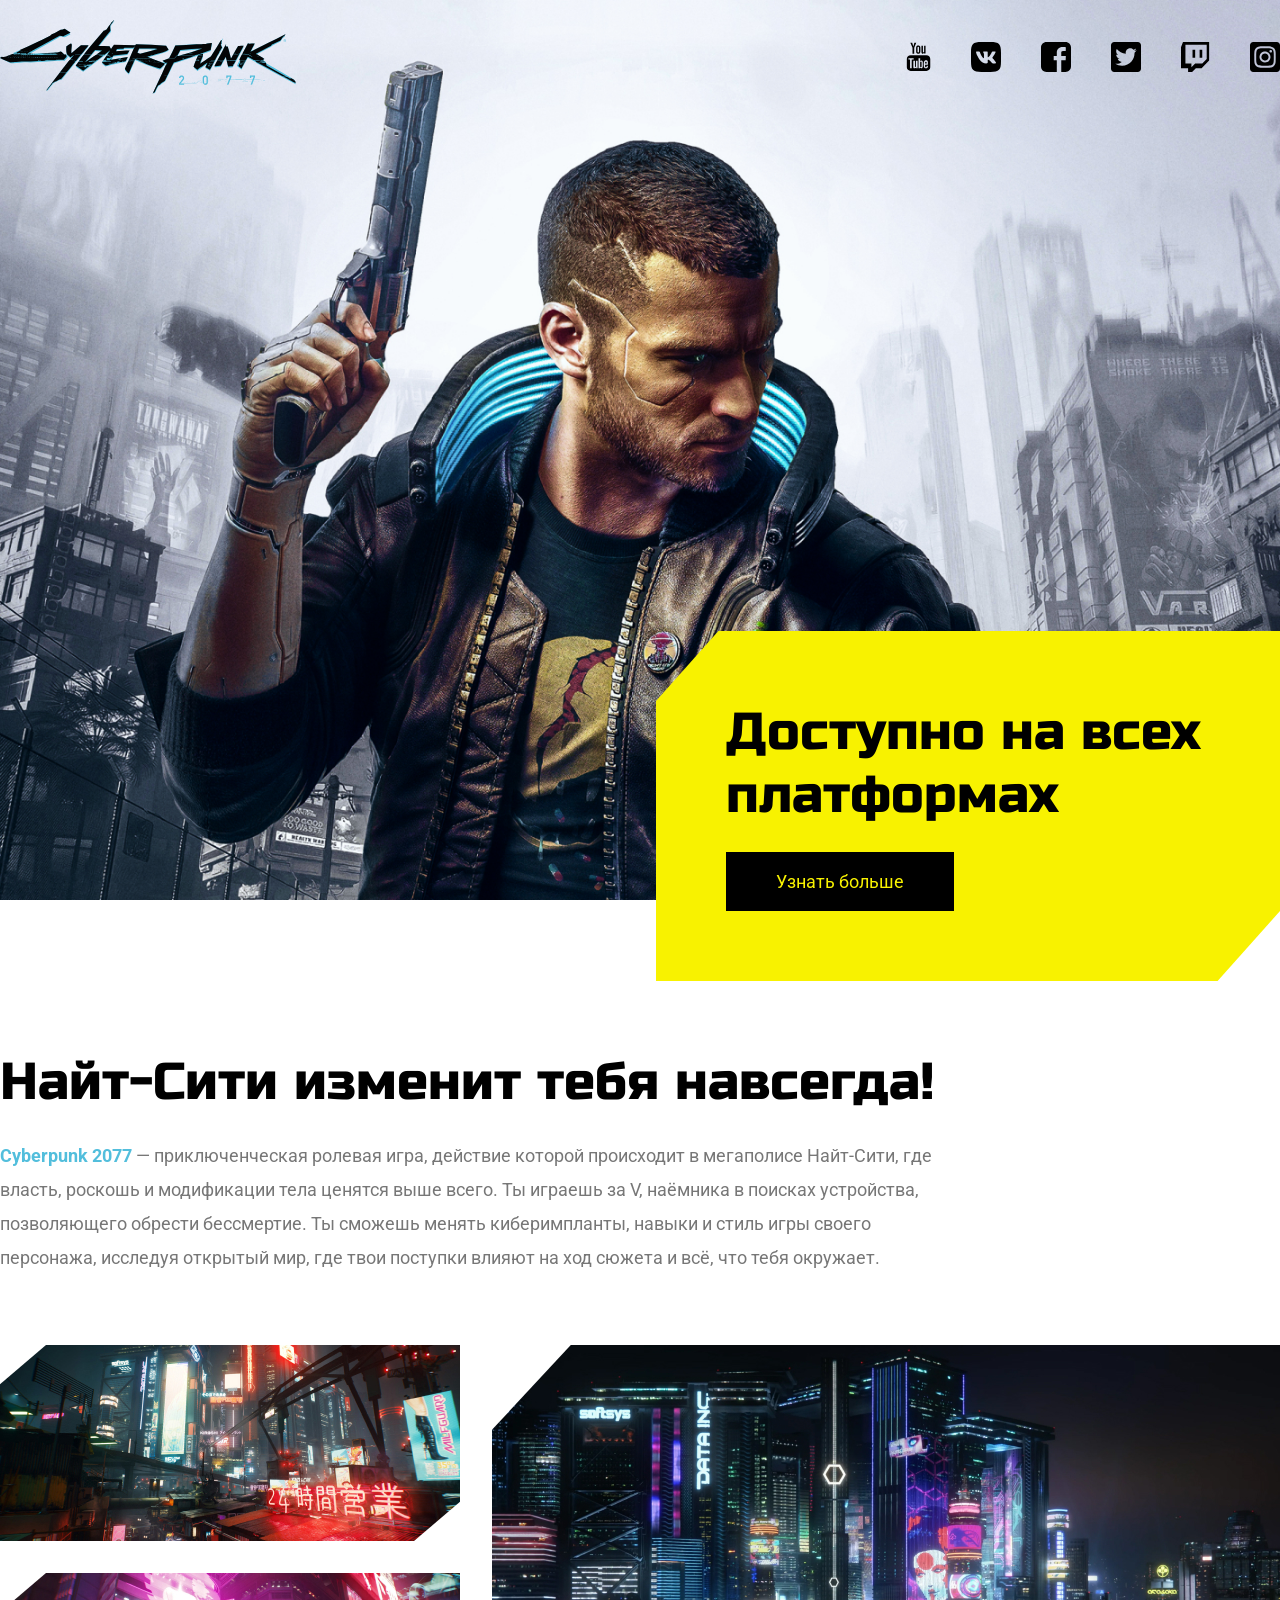
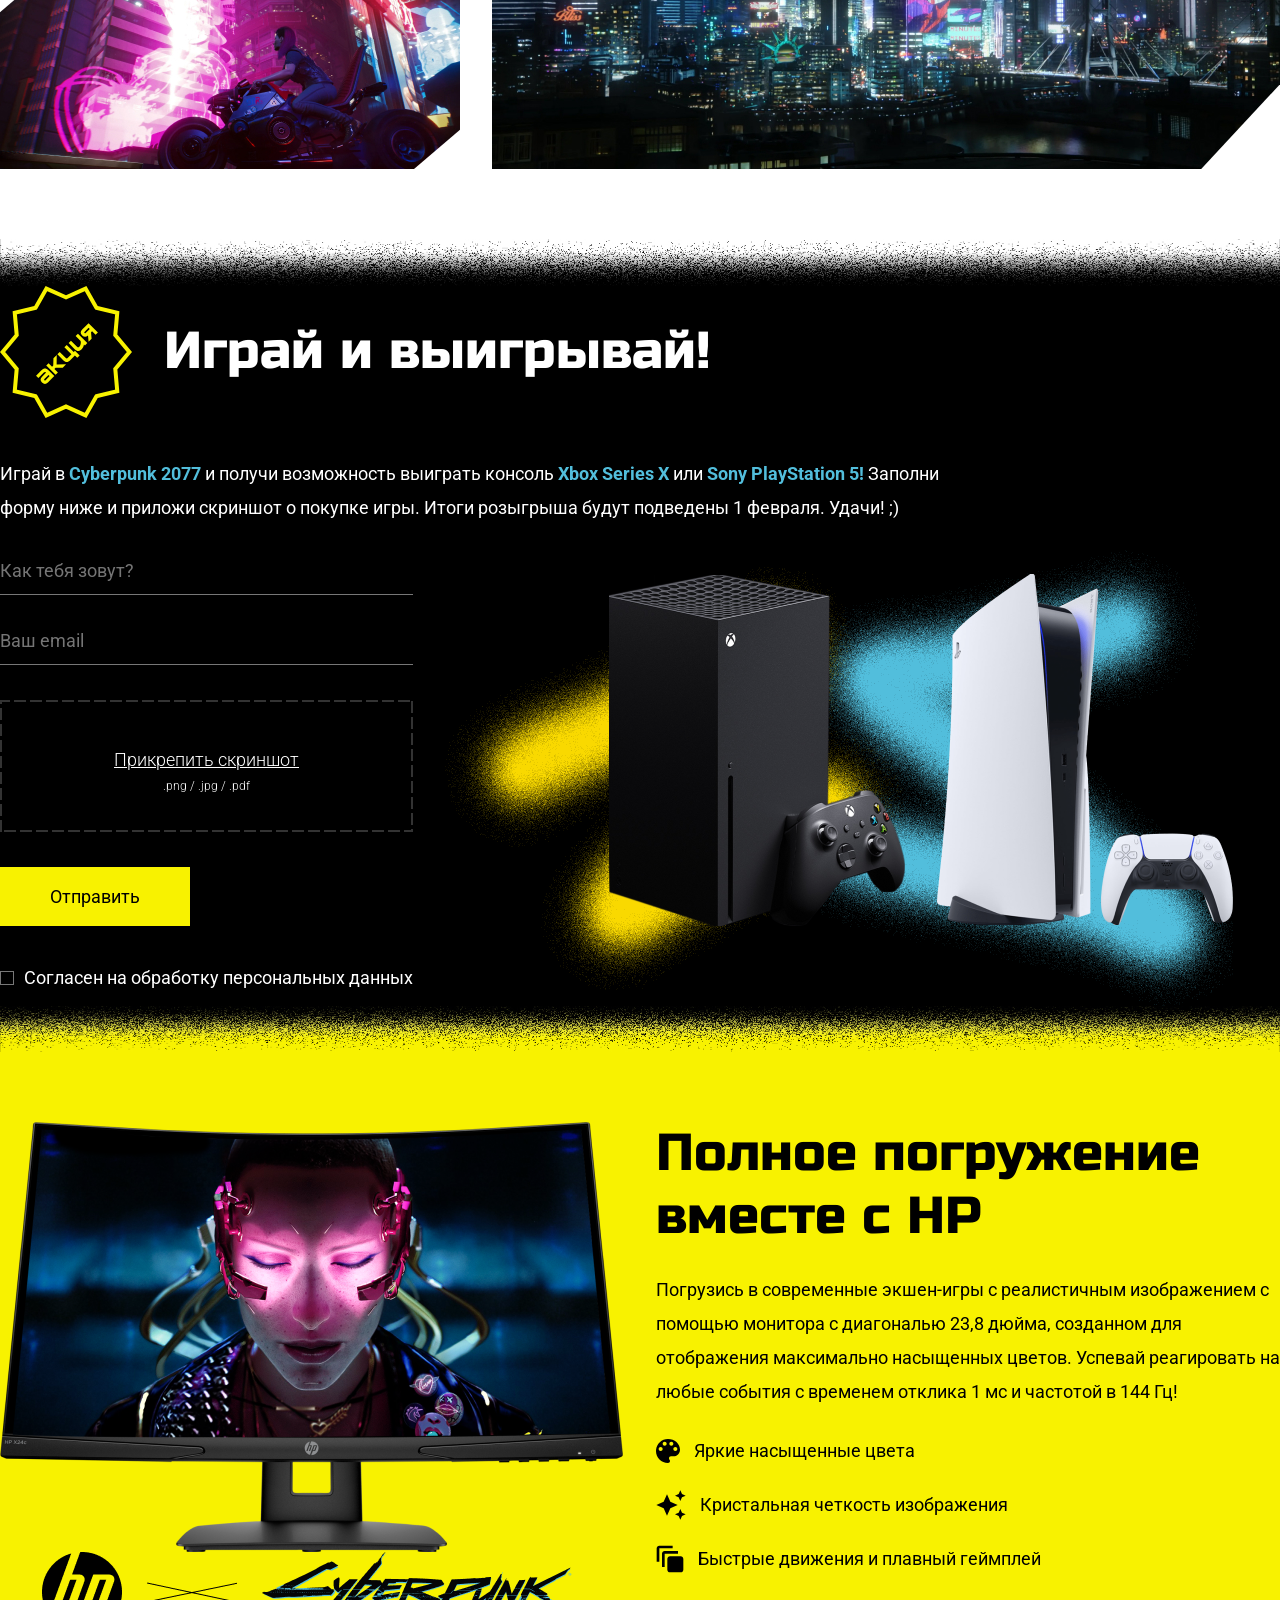
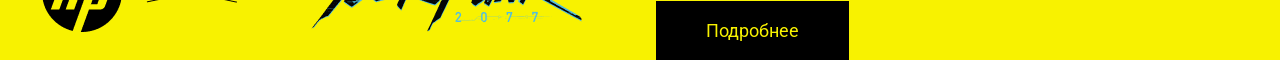
==== index.html @ 2bb53278 "add ad" ====
<!DOCTYPE html>
<html lang="en">
<head>
  <meta charset="UTF-8">
  <link rel="preconnect" href="https://fonts.googleapis.com">
  <link rel="preconnect" href="https://fonts.gstatic.com" crossorigin>
  <link href="https://fonts.googleapis.com/css2?family=Roboto:ital,wght@0,100..900;1,100..900&family=Russo+One&display=swap" rel="stylesheet">
  <meta name="viewport" content="width=device-width, initial-scale=1.0">
  <link rel="stylesheet" href="./css/reset.css"/>
  <link rel="stylesheet" href="./css/ui-kit.css"/>
  <link rel="stylesheet" href="./css/main.css"/>
  <title>Cyberpunk</title>
</head>
<body>
  <div>
    <header class="header">
      <div class="header__wrapper container">
        <a href="/"><img src="./img/logo.svg" alt="cyberpunk"></a>
        <nav class="header__nav nav">
          <ul class="nav__list">
            <li>
              <a href="/"><img src="./img/youtube-logo.svg" alt="youtube-logo"></a>
            </li>
            <li>
              <a href="/"><img src="./img/vk-logo.svg" alt="vk-logo"></a>
            </li>
            <li>
              <a href="/"><img src="./img/facebook-logo.svg" alt="facebook-logo"></a>
            </li>
            <li>
              <a href="/"><img src="./img/twitter-logo.svg" alt="twitter-logo"></a>
            </li>
            <li>
              <a href="/"><img src="./img/twitch-logo.svg" alt="twitch-logo"></a>
            </li>
            <li>
              <a href="/"><img src="./img/instagram-logo.svg" alt="instagram-logo"></a>
            </li>
          </ul>
        </nav>
      </div>
      <div class="container">
        <div class="header-bottom corner-wrapper ">
          <h2>Доступно на всех платформах</h2>
          <button class="ui-button--primary header__button">Узнать больше</button>
        </div> 
      </div>
    </header>
    <main>
      <section class="story container">
        <div class="story__wrapper">
          <h2>Найт-Сити изменит тебя навсегда!</h2>
          <p class="story-text"><span class="text--blue story__accent-text">Cyberpunk 2077</span> — приключенческая ролевая игра, действие которой происходит в мегаполисе Найт-Сити, где власть, роскошь и модификации тела ценятся выше всего. Ты играешь за V, наёмника в поисках устройства, позволяющего обрести бессмертие. Ты сможешь менять киберимпланты, навыки и стиль игры своего персонажа, исследуя открытый мир, где твои поступки влияют на ход сюжета и всё, что тебя окружает.</p>
        </div>
        <div class="story__content">
          <div class="story__content-left">
            <img class="corner-wrapper" src="img/city-1.jpg" alt="city-1">
            <img class="corner-wrapper" src="img/city-2.jpg" alt="city-2">
          </div>
          <img class="corner-wrapper" src="img/city-3.jpg" alt="city-3">
        </div>
      </section>
      <section class="stock">
        <img class="stock-lines" src="img/lines-top.svg" alt="lines-top">
        <div class="stock__top container">
          <div class="stock__top-wrapper">
            <img class="stock__icon" src="img/promo.svg" alt="promo">
            <h2 class="text--white">Играй и выигрывай!</h2>
          </div>
          <p class="text--white stock__top-text">Играй в <span class="text--blue story__accent-text">Cyberpunk 2077</span> и получи возможность выиграть консоль <span class="text--blue story__accent-text">Xbox Series X</span> или <span class="text--blue story__accent-text">Sony PlayStation 5!</span> Заполни форму ниже и приложи скриншот о покупке игры. Итоги розыгрыша будут подведены 1 февраля. Удачи! ;) </p>
        </div>
        <div class="stock__bottom container">
          <form class="stock__bottom-form">
              <input class="stock__bottom-form-input" type="text" placeholder="Как тебя зовут?">
              <input class="stock__bottom-form-input" type="email" placeholder="Ваш email">
            <label class="input-file">
              <input type="file" name="file">
              <span class="input-file-btn">Прикрепить скриншот</span>           
              <span class="input-file-text">.png / .jpg / .pdf</span>
            </label>
              <button class="ui-button--secondary">Отправить</button>
              <div class="checkbox__wrapper">
                <label class="checkbox">
                  <input class="checkbox__input" type="checkbox" id="checkbox1">
                  <span aria-hidden="true" class="checkbox__area"></span>
                </label>
                <p class="checkbox__text">Согласен на обработку персональных данных</p>
              </div>
          </form>
          <div class="stock__bottom-img">
            <img src="img/game.png" alt="game">
          </div>
        </div>
        <img class="stock-lines" src="img/lines-bottom.svg" alt="lines-bottom">
      </section>
      <section class="ad">
        <div class="ad__wrapper container">
          <div class="ad__left">
            <img class="ad__left-img-1" src="img/monitor.png" alt="monitor">
            <img class="ad__left-img-2" src="img/hp-x-cyberpunk.png" alt="hp-x-cyberpunk">
          </div>
          <div class="ad__right">
            <h2>Полное погружение вместе с HP</h2>
            <p>Погрузись в современные экшен-игры с реалистичным изображением с помощью монитора с диагональю 23,8 дюйма, созданном для отображения максимально насыщенных цветов. Успевай реагировать на любые события с временем отклика 1 мс и частотой в 144 Гц!</p>
            <ul class="ad__right-list">
              <li class="ad__right-list__item">
                <img src="img/paint.svg" alt="paint">
                <p>Яркие насыщенные цвета</p>
            </li>
            <li class="ad__right-list__item">
                <img src="img/stars.svg" alt="stars">
                <p>Кристальная четкость изображения</p>
            </li>
            <li class="ad__right-list__item">
                <img src="img/copy.svg" alt="copy">
                <p>Быстрые движения и плавный геймплей</p>
            </li>
          </ul>
          <button class="ui-button--primary">Подробнее</button>
        </div>
        </div>
      </section>
    </main>

  </div>
  
</body>
</html>
---- css/ui-kit.css ----
:root {
  --primary-c:#000000;
  --secondary-c:#ffffff;
  --tertiary-c:#777777;
  --accent-c:#F8F200;
  --accent-secondary-c:#52BEDC;
}

body {
  background-color: var(--secondary-c);
}

* {
  font-family: "Roboto", serif;
  font-weight: 400;
  font-size: 18px;
  color: var(--primary-c);
}

.container {
  max-width: 1280px;
  margin: 0 auto;
}

h2 {
  font-family: "Russo One", serif;
  font-weight: 400;
  font-size: 52px;
}

h3 {
  font-weight: 600;
  font-size: 24px;
  line-height: 40px;
  letter-spacing: 0%;
}

p {
  font-weight: 400;
  font-size: 18px;
  line-height: 34px;
  letter-spacing: 0%;
}

span {
  font-weight: 300;
  font-size: 12px;
  line-height: auto;
  letter-spacing: 0%;
}

.text--blue {
  color: var(--accent-secondary-c);
}

.text--white {
  color: var(--secondary-c);
}

.ui-button--primary{
  background-color: var(--primary-c);
  padding: 19px 50px ;
  max-width: max-content;
  color: var(--accent-c);
}

.ui-button--secondary{
  background-color: var(--accent-c);
  padding: 19px 50px ;
  max-width: max-content;
  color: var(--primary-);
}

.corner-wrapper{
  clip-path: polygon(10% 0%, 80% 0%, 100% 0, 100% 80%, 90% 100%, 20% 100%, 0 100%, 0% 20%);
}

@media screen and (max-width: 1024px) {
  .container{
    padding: 0 36px;
  }
}
---- css/main.css ----
@import "header.css";
@import "main-story.css";
@import "stock.css";
@import "ad.css";
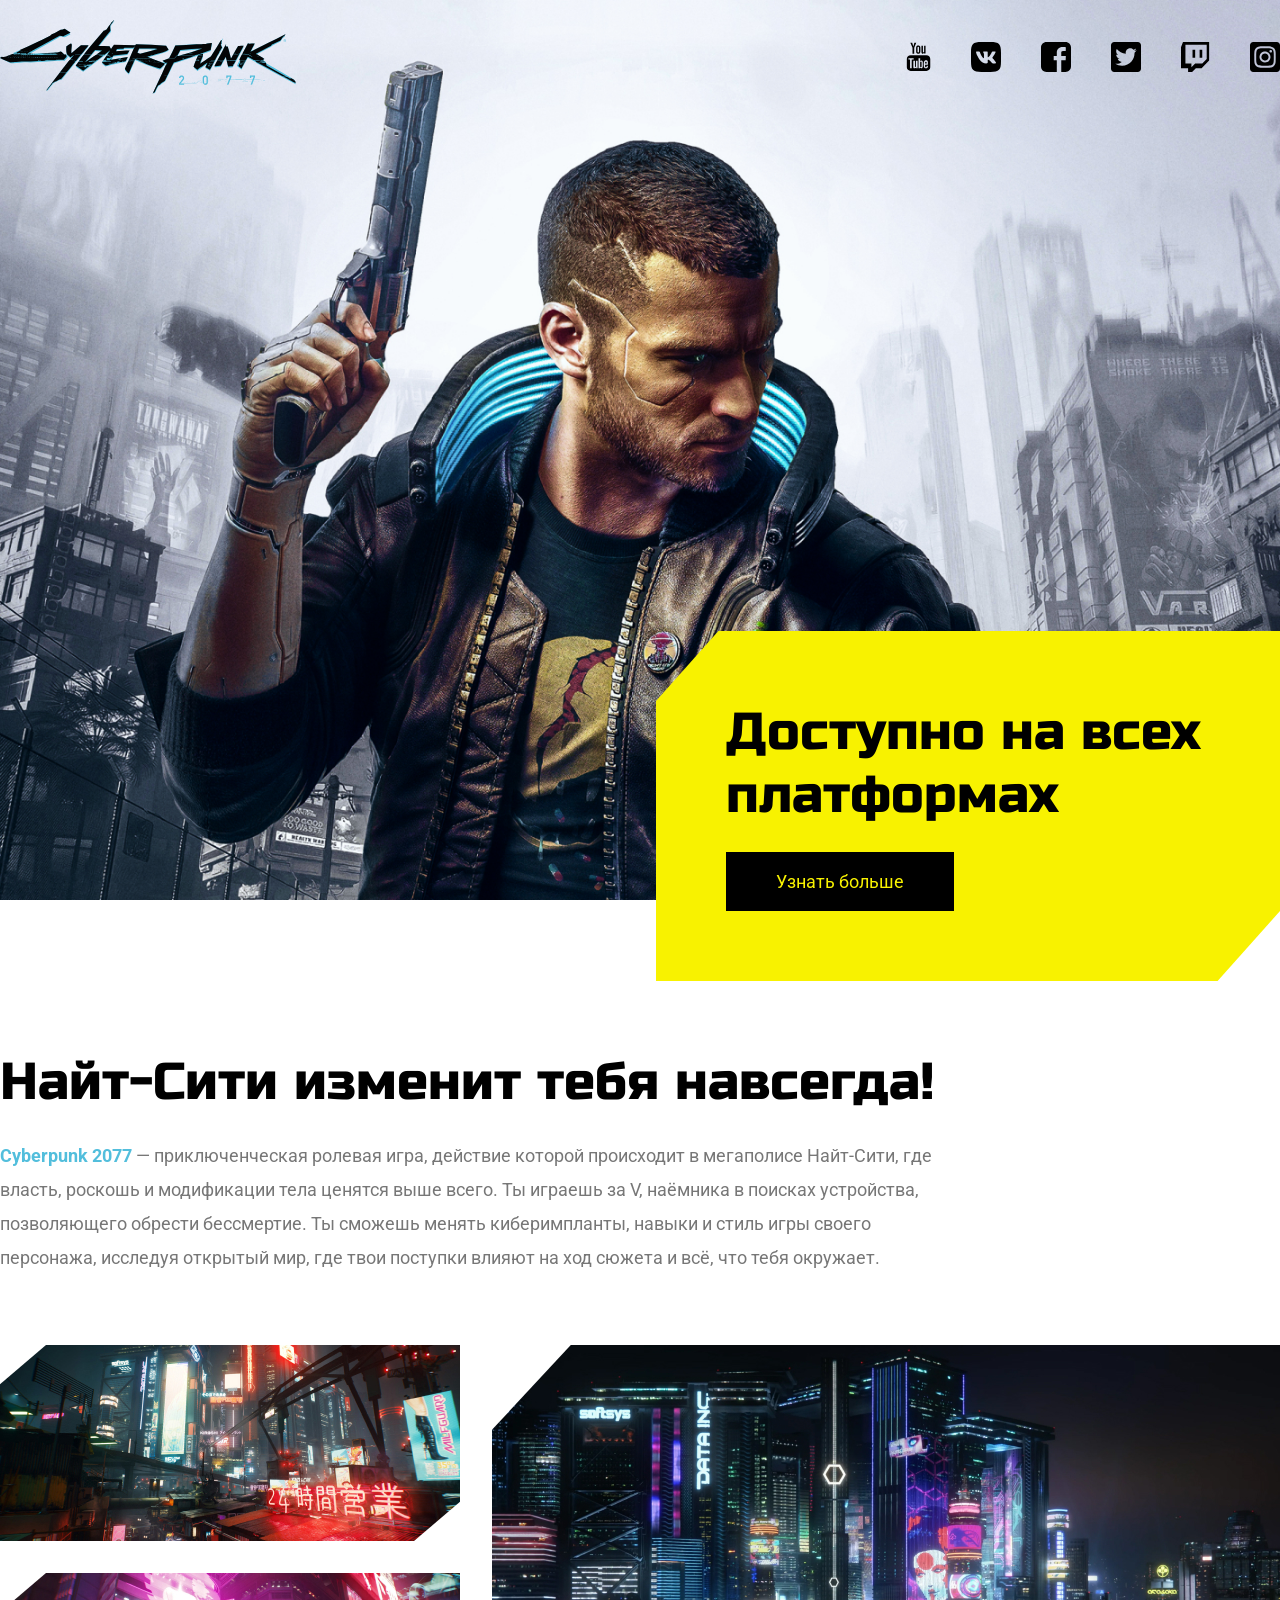
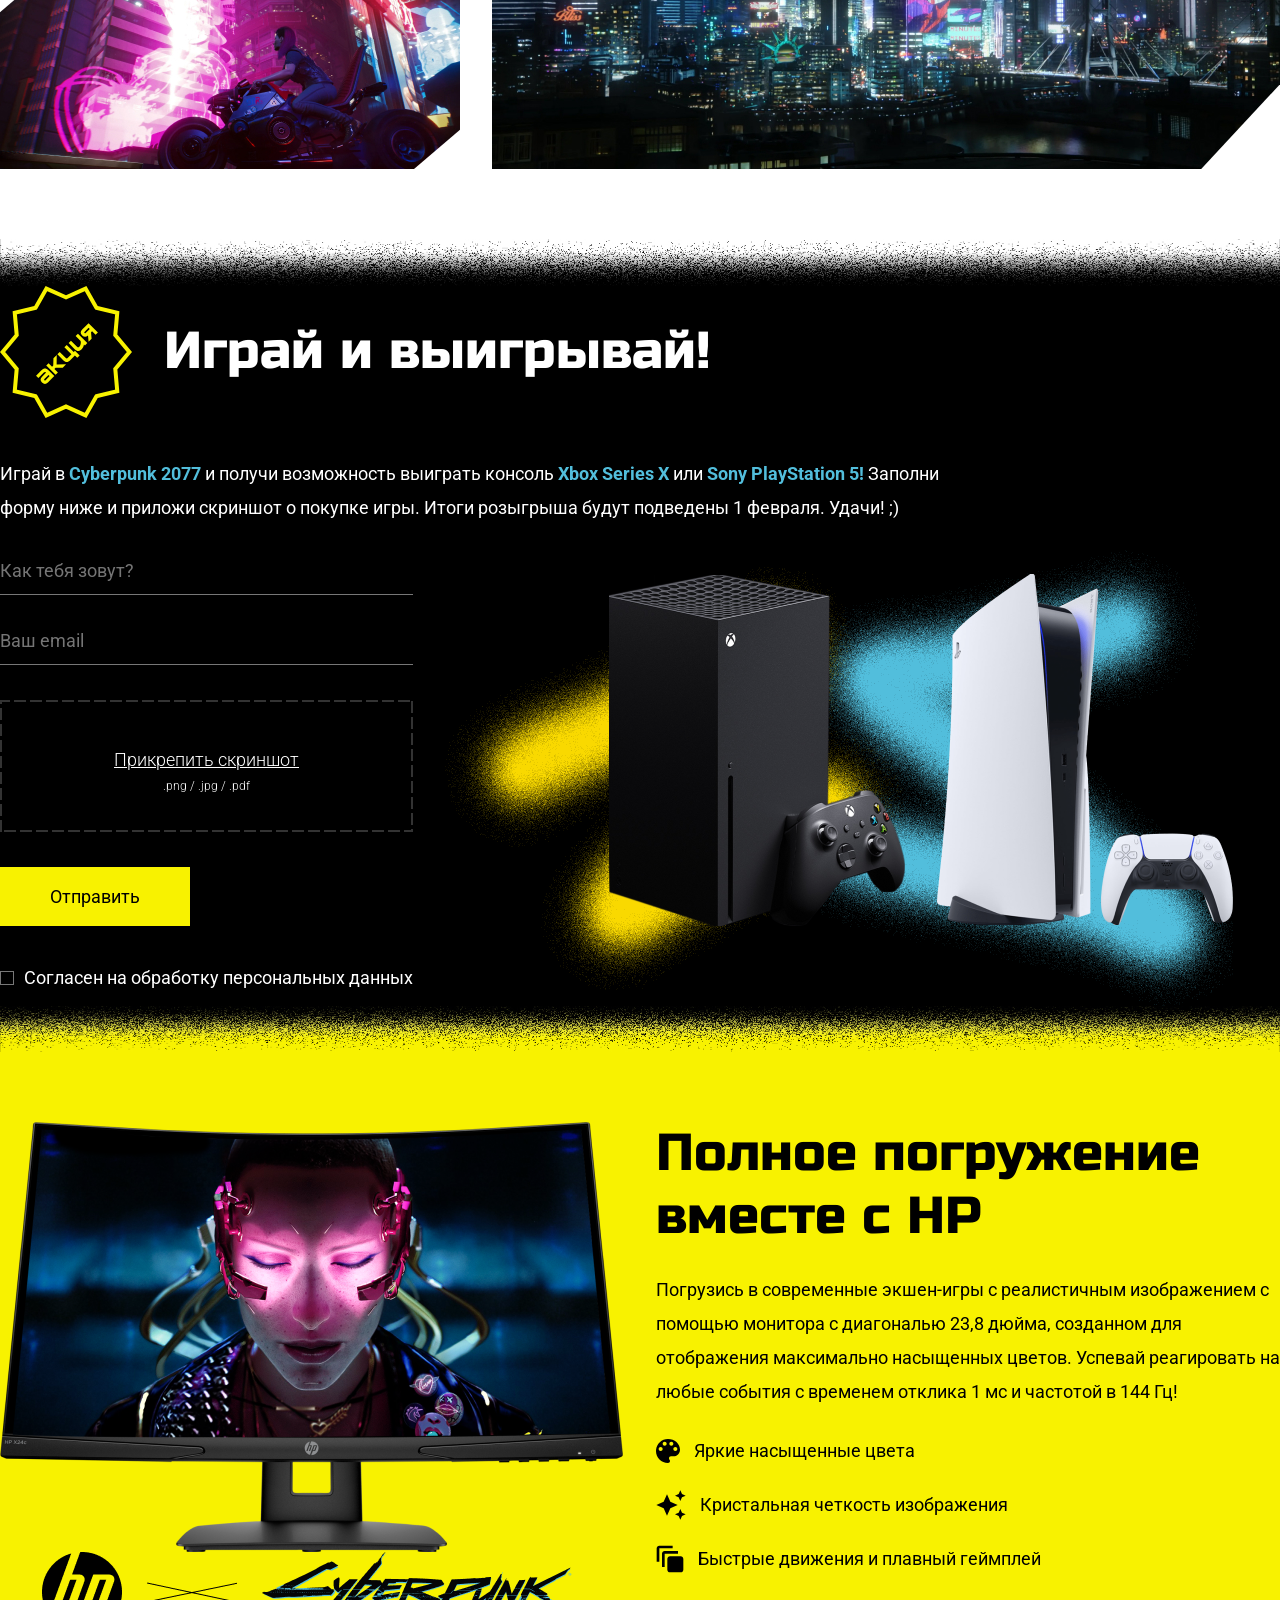
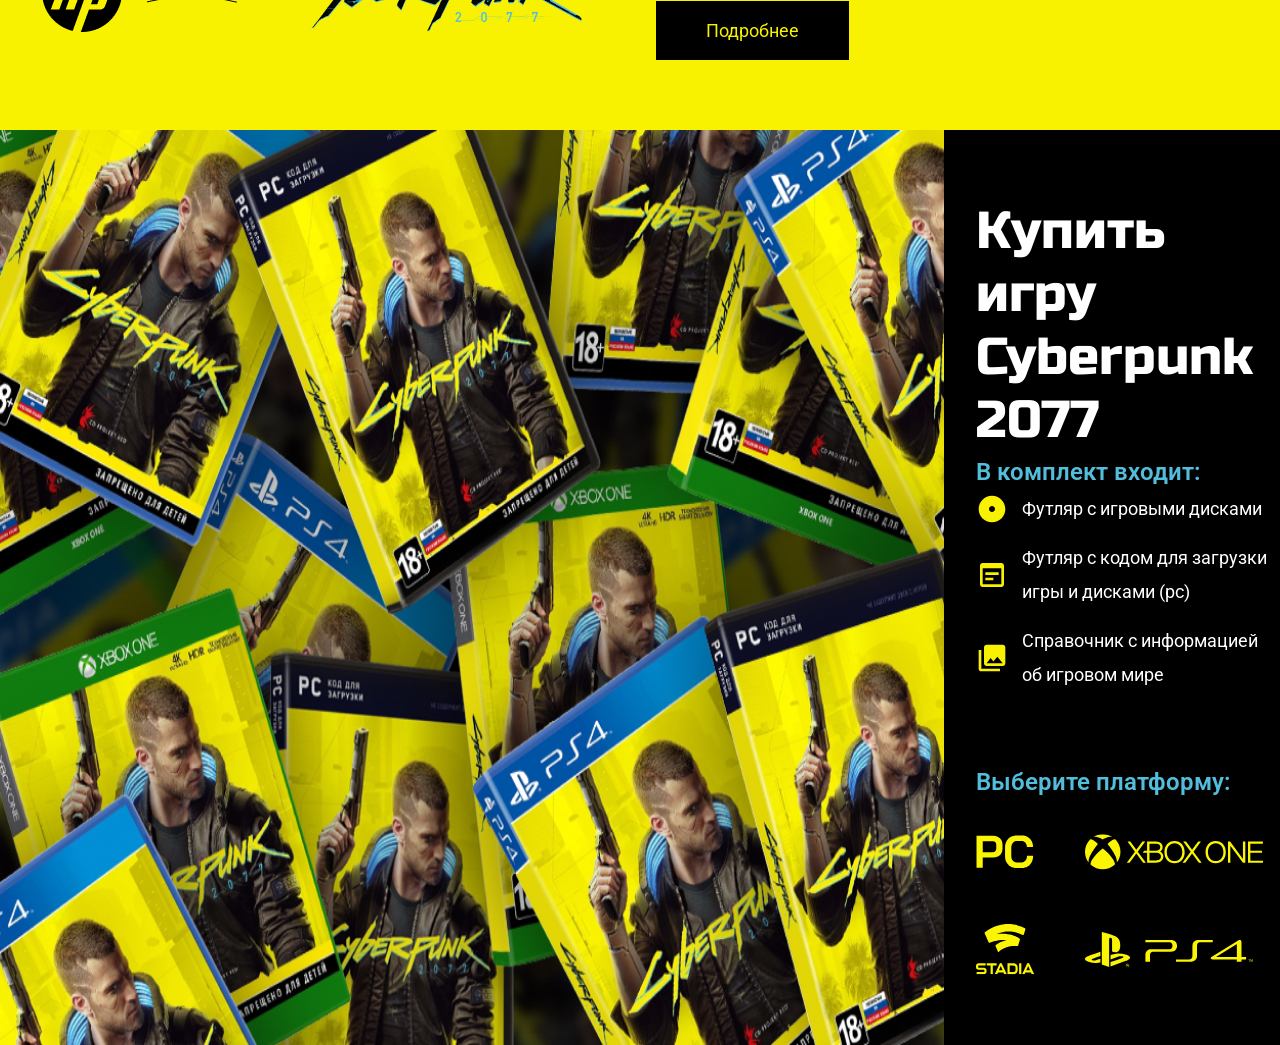
==== commit b7497818: "add purchase" ====
--- a/index.html
+++ b/index.html
@@ -103,15 +103,15 @@
             <h2>Полное погружение вместе с HP</h2>
             <p>Погрузись в современные экшен-игры с реалистичным изображением с помощью монитора с диагональю 23,8 дюйма, созданном для отображения максимально насыщенных цветов. Успевай реагировать на любые события с временем отклика 1 мс и частотой в 144 Гц!</p>
             <ul class="ad__right-list">
-              <li class="ad__right-list__item">
+              <li class="ad__right-list-item">
                 <img src="img/paint.svg" alt="paint">
                 <p>Яркие насыщенные цвета</p>
             </li>
-            <li class="ad__right-list__item">
+            <li class="ad__right-list-item">
                 <img src="img/stars.svg" alt="stars">
                 <p>Кристальная четкость изображения</p>
             </li>
-            <li class="ad__right-list__item">
+            <li class="ad__right-list-item">
                 <img src="img/copy.svg" alt="copy">
                 <p>Быстрые движения и плавный геймплей</p>
             </li>
@@ -120,6 +120,46 @@
         </div>
         </div>
       </section>
+      <section class="purchase">
+          <img class="purchase__left" src="img/disks.jpg" alt="disks">
+        <div class="purchase__right">
+          <h2 class="text--white">Купить игру Cyberpunk 2077</h2>
+          <div class="purchase__right-top">
+          <h3 class="text--blue">В комплект входит:</h3>
+          <ul class="purchase__right-top-list">
+            <li class="purchase__right-top-list-item">
+              <img src="img/disk.svg" alt="disk">
+              <p class="text--white">Футляр с игровыми дисками</p>
+            </li>
+            <li class="purchase__right-top-list-item">
+              <img src="img/code1.svg" alt="code">
+              <p class="text--white">Футляр с кодом для загрузки игры и дисками (pc)</p>
+            </li>
+            <li class="purchase__right-top-list-item">
+              <img src="img/image1.svg" alt="image">
+              <p class="text--white">Справочник с информацией об игровом мире</p>
+            </li>
+          </ul>
+          </div>
+          <div class="purchase__right-bottom">
+          <h3 class="text--blue">Выберите платформу:</h3>
+          <ul class="purchase__right-bottom-list">
+            <li class="purchase__right-bottom-list-item">
+              <img src="img/pc.svg" alt="pc">
+            </li>
+            <li class="purchase__right-bottom-list-item">
+              <img src="img/xbox-one-logo.svg" alt="xbox-one">
+            </li>
+            <li class="purchase__right-bottom-list-item">
+              <img src="img/stadia-logo.svg" alt="stadia">
+            </li>
+            <li class="purchase__right-bottom-list-item">
+              <img src="img/playstation-logo.svg" alt="playstation">
+            </li>
+          </ul>
+          </div>
+        </div>
+      </section>
     </main>
 
   </div>
--- a/css/main.css
+++ b/css/main.css
@@ -1,4 +1,5 @@
 @import "header.css";
 @import "main-story.css";
 @import "stock.css";
-@import "ad.css";+@import "ad.css";
+@import "purchase.css";
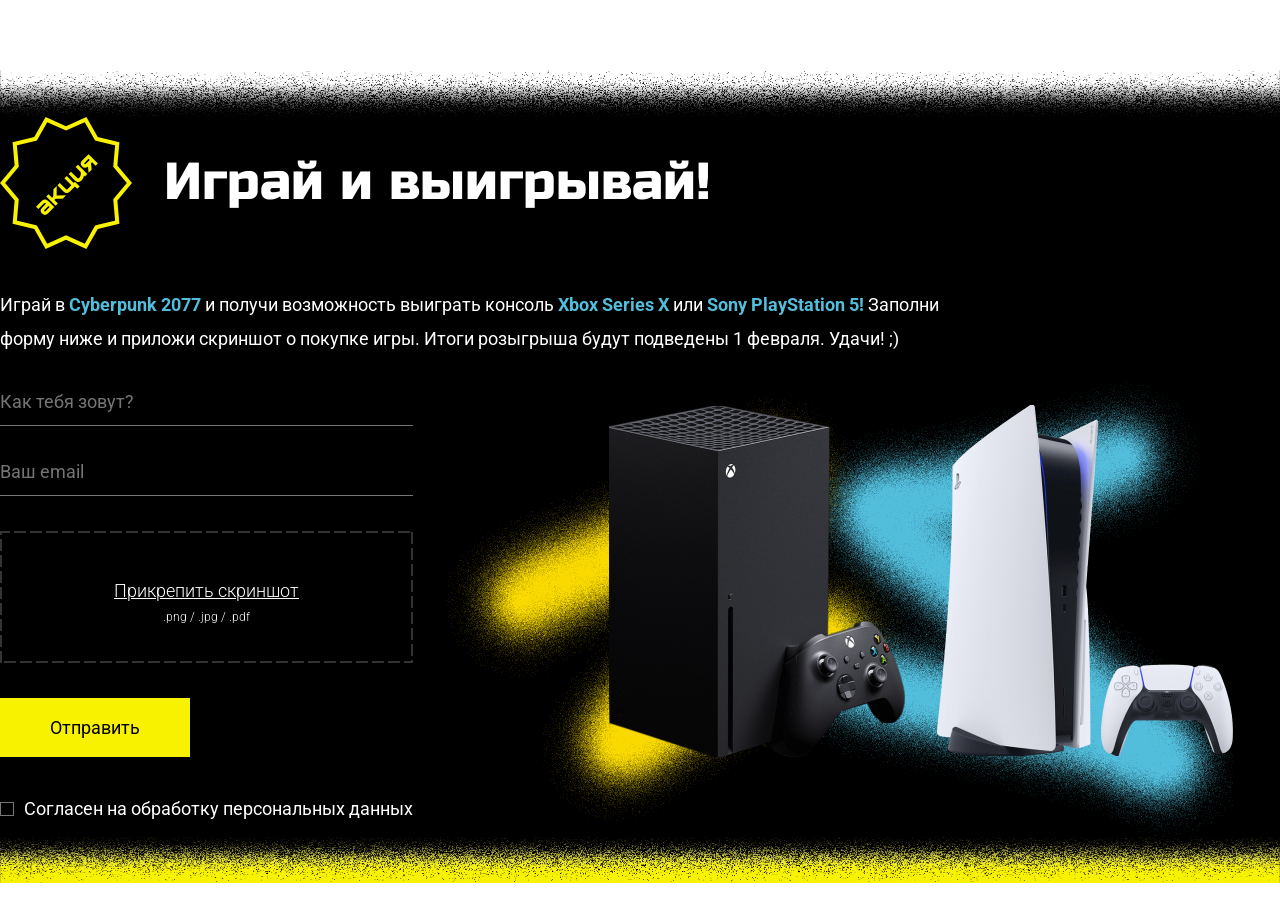
==== commit a60c1550: "add  adaptive blocks" ====
--- a/index.html
+++ b/index.html
@@ -13,7 +13,7 @@
 </head>
 <body>
   <div>
-    <header class="header">
+    <!-- <header class="header">
       <div class="header__wrapper container">
         <a href="/"><img src="./img/logo.svg" alt="cyberpunk"></a>
         <nav class="header__nav nav">
@@ -39,61 +39,74 @@
           </ul>
         </nav>
       </div>
-      <div class="container">
-        <div class="header-bottom corner-wrapper ">
+      <div class="container header-bottom__wrapper">
+        <div class="header-bottom corner-wrapper">
           <h2>Доступно на всех платформах</h2>
           <button class="ui-button--primary header__button">Узнать больше</button>
         </div> 
       </div>
     </header>
     <main>
-      <section class="story container">
-        <div class="story__wrapper">
+      <section class="story"> -->
+        <!-- <div class="story__wrapper container">
           <h2>Найт-Сити изменит тебя навсегда!</h2>
           <p class="story-text"><span class="text--blue story__accent-text">Cyberpunk 2077</span> — приключенческая ролевая игра, действие которой происходит в мегаполисе Найт-Сити, где власть, роскошь и модификации тела ценятся выше всего. Ты играешь за V, наёмника в поисках устройства, позволяющего обрести бессмертие. Ты сможешь менять киберимпланты, навыки и стиль игры своего персонажа, исследуя открытый мир, где твои поступки влияют на ход сюжета и всё, что тебя окружает.</p>
         </div>
-        <div class="story__content">
+        <div class="story__content container">
           <div class="story__content-left">
             <img class="corner-wrapper" src="img/city-1.jpg" alt="city-1">
             <img class="corner-wrapper" src="img/city-2.jpg" alt="city-2">
           </div>
-          <img class="corner-wrapper" src="img/city-3.jpg" alt="city-3">
+          <img class="corner-wrapper story__content-big-image" src="img/city-3.jpg" alt="city-3">
         </div>
-      </section>
+      </section> -->
       <section class="stock">
+        <img class="stock-lines--mobile" src="img/lines--mobile-top.png" alt="lines-top">
         <img class="stock-lines" src="img/lines-top.svg" alt="lines-top">
-        <div class="stock__top container">
-          <div class="stock__top-wrapper">
-            <img class="stock__icon" src="img/promo.svg" alt="promo">
-            <h2 class="text--white">Играй и выигрывай!</h2>
+        <div class="stock__wrapper container">
+          <div class="stock__wrapper-left">
+            <!-- Блок текста -->
+            <div class="stock__top">
+              <div class="stock__top-wrapper">
+                <img class="stock__icon" src="img/promo.svg" alt="promo">
+                <img class="stock__icon-bottom" src="img/xbox&ps5.png" alt="game">
+                <h2 class="text--white stock__top-text-title">Играй и выигрывай!</h2>
+              </div>
+              <p class="text--white stock__top-text">Играй в <span class="text--blue story__accent-text">Cyberpunk 2077</span> и получи возможность выиграть консоль <span class="text--blue story__accent-text">Xbox Series X</span> или <span class="text--blue story__accent-text">Sony PlayStation 5!</span> Заполни форму ниже и приложи скриншот о покупке игры. Итоги розыгрыша будут подведены 1 февраля. Удачи! ;) </p>
+            </div>
+            <!-- Форма обратной связи -->
+            <div class="stock__bottom">
+              <form class="stock__bottom-form">
+                  <input class="stock__bottom-form-input" type="text" placeholder="Как тебя зовут?">
+                  <input class="stock__bottom-form-input" type="email" placeholder="Ваш email">
+                <label class="input-file">
+                  <input type="file" name="file">
+                  <span class="input-file-btn">Прикрепить скриншот</span>           
+                  <span class="input-file-text">.png / .jpg / .pdf</span>
+                </label>
+                  <button class="ui-button--secondary">Отправить</button>
+                  <div class="checkbox__wrapper">
+                    <label class="checkbox">
+                      <input class="checkbox__input" type="checkbox" id="checkbox1">
+                      <span aria-hidden="true" class="checkbox__area"></span>
+                    </label>
+                    <p class="checkbox__text">Согласен на обработку персональных данных</p>
+                  </div>
+              </form>
+              <div class="stock__bottom-img">
+                <img src="img/game.png" alt="game">
+              </div>
+            </div>
           </div>
-          <p class="text--white stock__top-text">Играй в <span class="text--blue story__accent-text">Cyberpunk 2077</span> и получи возможность выиграть консоль <span class="text--blue story__accent-text">Xbox Series X</span> или <span class="text--blue story__accent-text">Sony PlayStation 5!</span> Заполни форму ниже и приложи скриншот о покупке игры. Итоги розыгрыша будут подведены 1 февраля. Удачи! ;) </p>
-        </div>
-        <div class="stock__bottom container">
-          <form class="stock__bottom-form">
-              <input class="stock__bottom-form-input" type="text" placeholder="Как тебя зовут?">
-              <input class="stock__bottom-form-input" type="email" placeholder="Ваш email">
-            <label class="input-file">
-              <input type="file" name="file">
-              <span class="input-file-btn">Прикрепить скриншот</span>           
-              <span class="input-file-text">.png / .jpg / .pdf</span>
-            </label>
-              <button class="ui-button--secondary">Отправить</button>
-              <div class="checkbox__wrapper">
-                <label class="checkbox">
-                  <input class="checkbox__input" type="checkbox" id="checkbox1">
-                  <span aria-hidden="true" class="checkbox__area"></span>
-                </label>
-                <p class="checkbox__text">Согласен на обработку персональных данных</p>
-              </div>
-          </form>
-          <div class="stock__bottom-img">
-            <img src="img/game.png" alt="game">
+          <div class="stock__wrapper-right">
+            <img src="img/xbox.png" alt="xbox">
+            <img src="img/ps5.png" alt="ps5">
           </div>
         </div>
         <img class="stock-lines" src="img/lines-bottom.svg" alt="lines-bottom">
+        <img class="stock-lines--mobile" src="img/lines-mobile.png" alt="lines-bottom">
       </section>
-      <section class="ad">
+      <!-- <section class="ad">
         <div class="ad__wrapper container">
           <div class="ad__left">
             <img class="ad__left-img-1" src="img/monitor.png" alt="monitor">
@@ -161,8 +174,22 @@
         </div>
       </section>
     </main>
+    <footer class="footer">
+      <div class="footer__wrapper container">
+        <div>
+          <a href="/"><img src="./img/logo.svg" alt="cyberpunk"></a>
+          <a href="/"><img src="./img/cd-projekt-logo.svg" alt="cd-projekt"></a>
+        </div>
+        <div class="footer__license">
+          <p class="footer__license-item">Лицензия</p>
+          <p class="footer__license-item"> Политика конфиденциальности </p>
+        </div>
+      </div>
+        <div class="footer-bottom">
+          <span class="text--white">CD PROJEKT®, Cyberpunk®, Cyberpunk 2077®</span>
+        </div>
+    </footer> -->
+  </div>
 
-  </div>
-  
 </body>
 </html>
--- a/css/ui-kit.css
+++ b/css/ui-kit.css
@@ -76,7 +76,21 @@
 }
 
 @media screen and (max-width: 1024px) {
-  .container{
+  .container {
     padding: 0 36px;
   }
-}+}
+
+@media screen and (max-width: 920px) {
+  h2 {
+    font-size: 30px;
+  }
+}
+
+@media screen and (max-width:520px){
+  p {
+    font-size: 16px;
+    line-height: 32px;
+    letter-spacing: 0%;
+  }
+}
--- a/css/main.css
+++ b/css/main.css
@@ -2,4 +2,5 @@
 @import "main-story.css";
 @import "stock.css";
 @import "ad.css";
-@import "purchase.css";+@import "purchase.css";
+@import "footer.css";
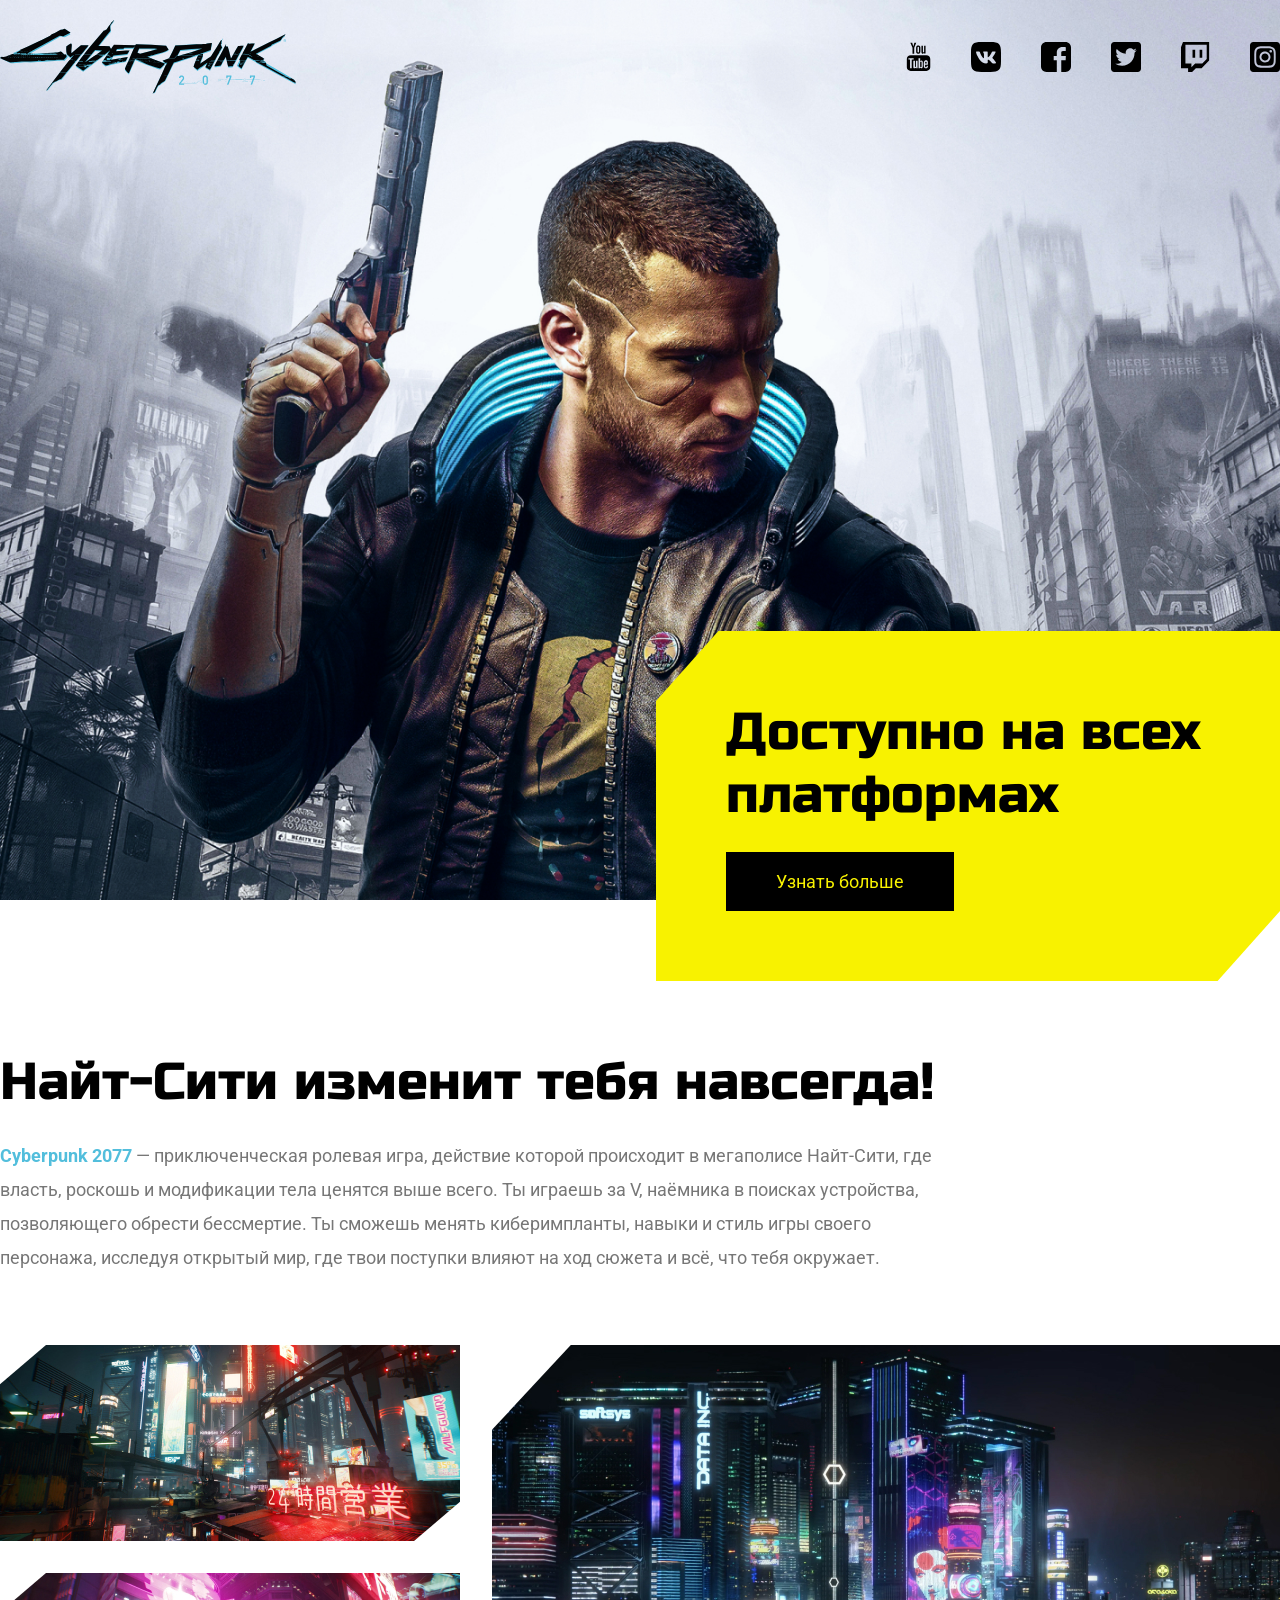
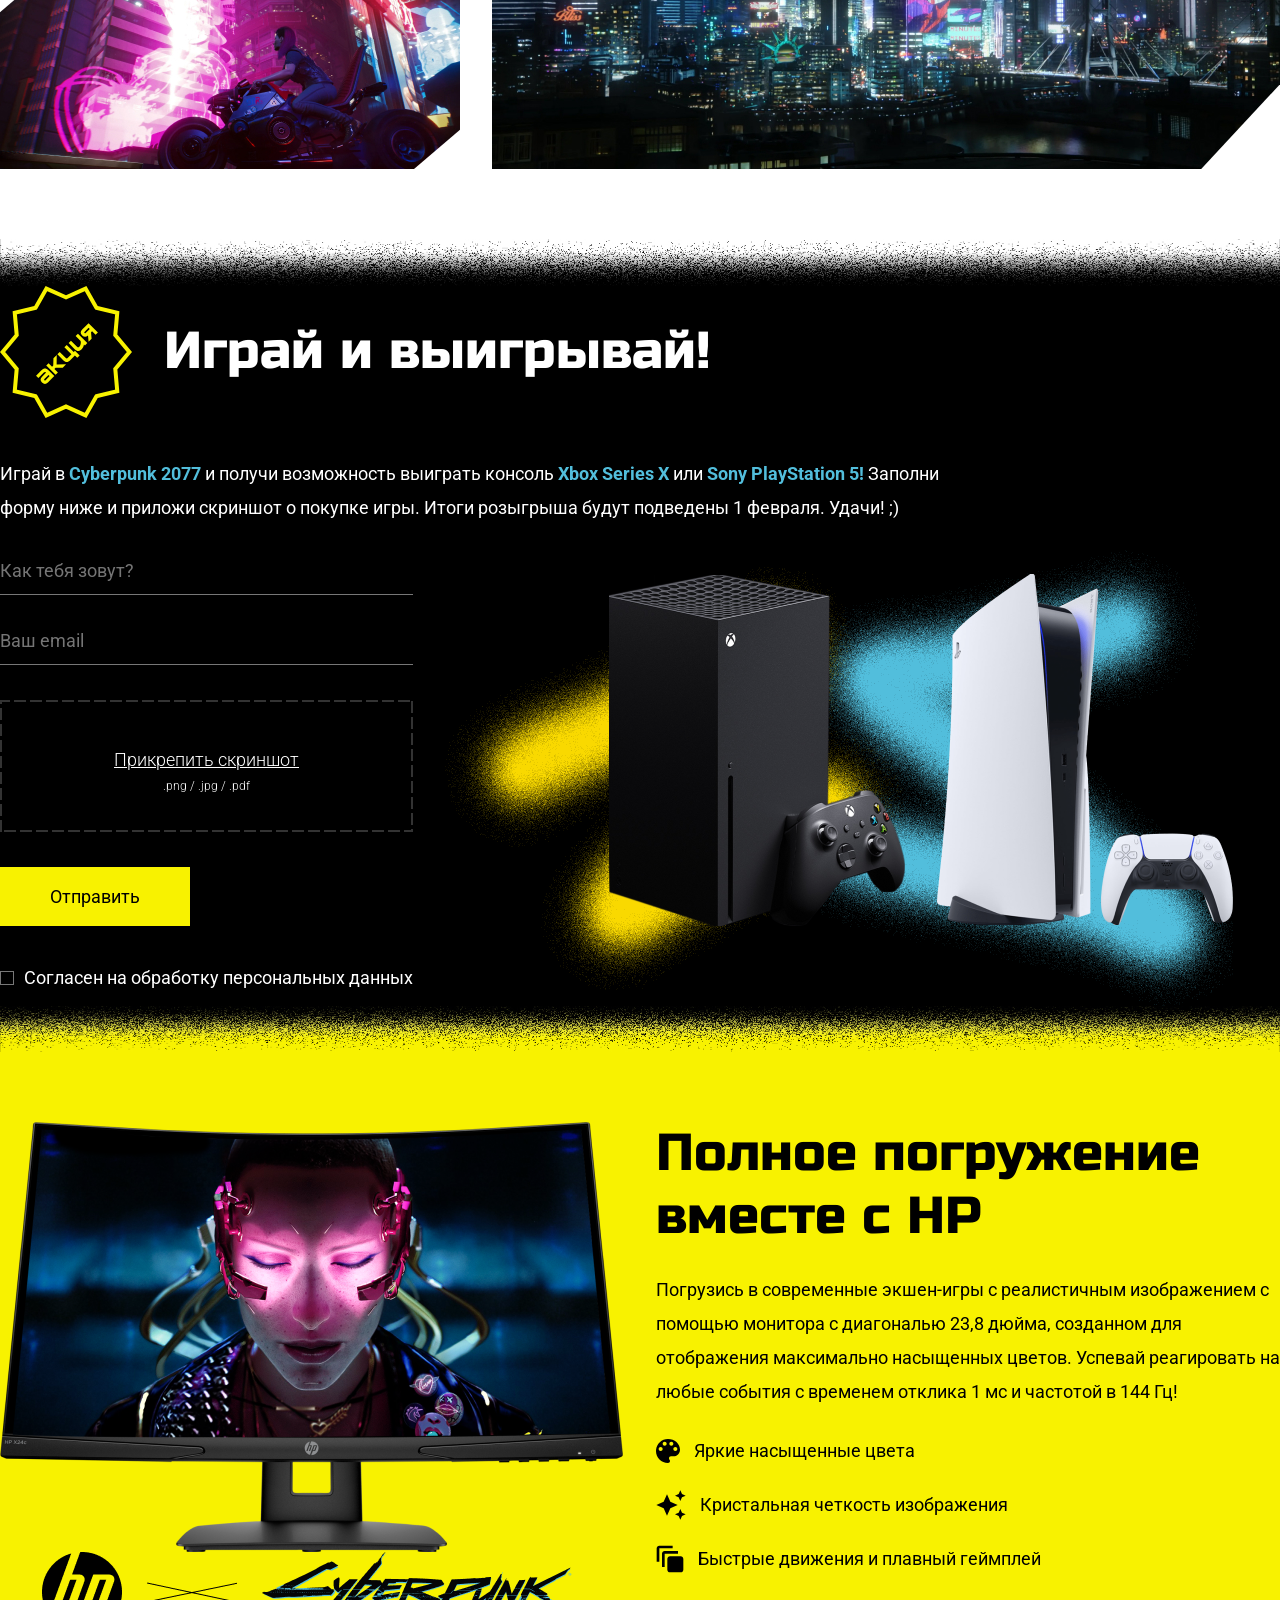
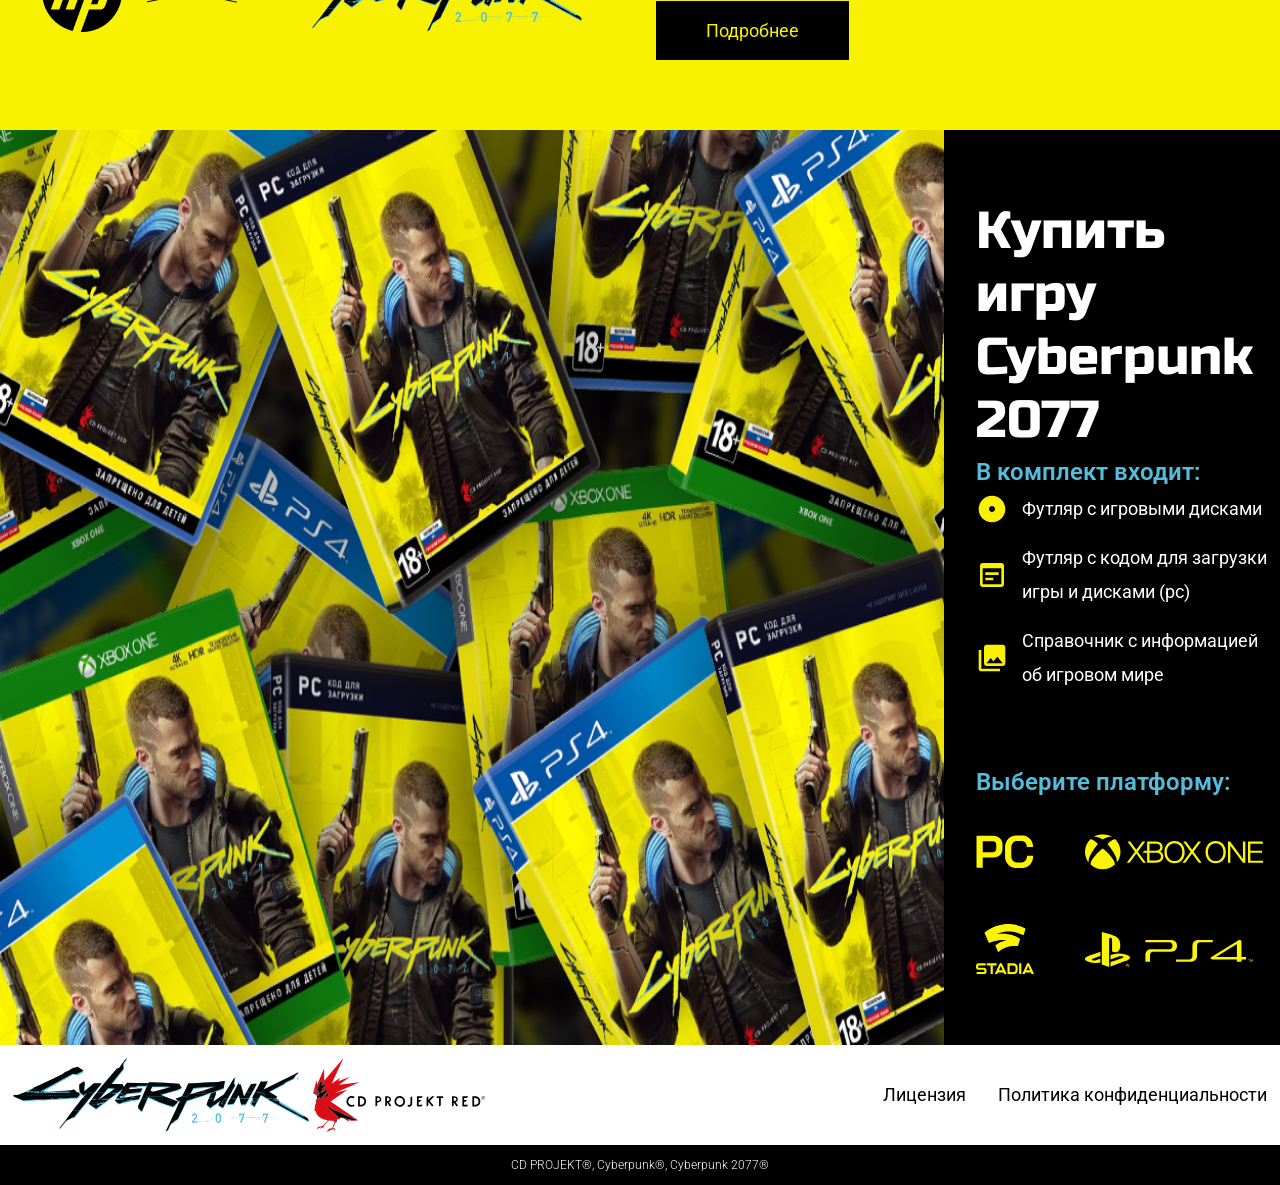
==== commit 1fe2db5b: "add full adaptive" ====
--- a/index.html
+++ b/index.html
@@ -13,7 +13,7 @@
 </head>
 <body>
   <div>
-    <!-- <header class="header">
+    <header class="header">
       <div class="header__wrapper container">
         <a href="/"><img src="./img/logo.svg" alt="cyberpunk"></a>
         <nav class="header__nav nav">
@@ -47,8 +47,8 @@
       </div>
     </header>
     <main>
-      <section class="story"> -->
-        <!-- <div class="story__wrapper container">
+      <section class="story"> 
+         <div class="story__wrapper container">
           <h2>Найт-Сити изменит тебя навсегда!</h2>
           <p class="story-text"><span class="text--blue story__accent-text">Cyberpunk 2077</span> — приключенческая ролевая игра, действие которой происходит в мегаполисе Найт-Сити, где власть, роскошь и модификации тела ценятся выше всего. Ты играешь за V, наёмника в поисках устройства, позволяющего обрести бессмертие. Ты сможешь менять киберимпланты, навыки и стиль игры своего персонажа, исследуя открытый мир, где твои поступки влияют на ход сюжета и всё, что тебя окружает.</p>
         </div>
@@ -59,7 +59,7 @@
           </div>
           <img class="corner-wrapper story__content-big-image" src="img/city-3.jpg" alt="city-3">
         </div>
-      </section> -->
+      </section> 
       <section class="stock">
         <img class="stock-lines--mobile" src="img/lines--mobile-top.png" alt="lines-top">
         <img class="stock-lines" src="img/lines-top.svg" alt="lines-top">
@@ -106,11 +106,12 @@
         <img class="stock-lines" src="img/lines-bottom.svg" alt="lines-bottom">
         <img class="stock-lines--mobile" src="img/lines-mobile.png" alt="lines-bottom">
       </section>
-      <!-- <section class="ad">
+      <section class="ad">
         <div class="ad__wrapper container">
           <div class="ad__left">
             <img class="ad__left-img-1" src="img/monitor.png" alt="monitor">
             <img class="ad__left-img-2" src="img/hp-x-cyberpunk.png" alt="hp-x-cyberpunk">
+            <img class="ad__left-img--laptop" src="img/hp-x-cyberpunk-column.png" alt="hp-x-cyberpunk-column">
           </div>
           <div class="ad__right">
             <h2>Полное погружение вместе с HP</h2>
@@ -176,7 +177,7 @@
     </main>
     <footer class="footer">
       <div class="footer__wrapper container">
-        <div>
+        <div class="footer__wrapper-logo">
           <a href="/"><img src="./img/logo.svg" alt="cyberpunk"></a>
           <a href="/"><img src="./img/cd-projekt-logo.svg" alt="cd-projekt"></a>
         </div>
@@ -188,7 +189,7 @@
         <div class="footer-bottom">
           <span class="text--white">CD PROJEKT®, Cyberpunk®, Cyberpunk 2077®</span>
         </div>
-    </footer> -->
+    </footer>
   </div>
 
 </body>
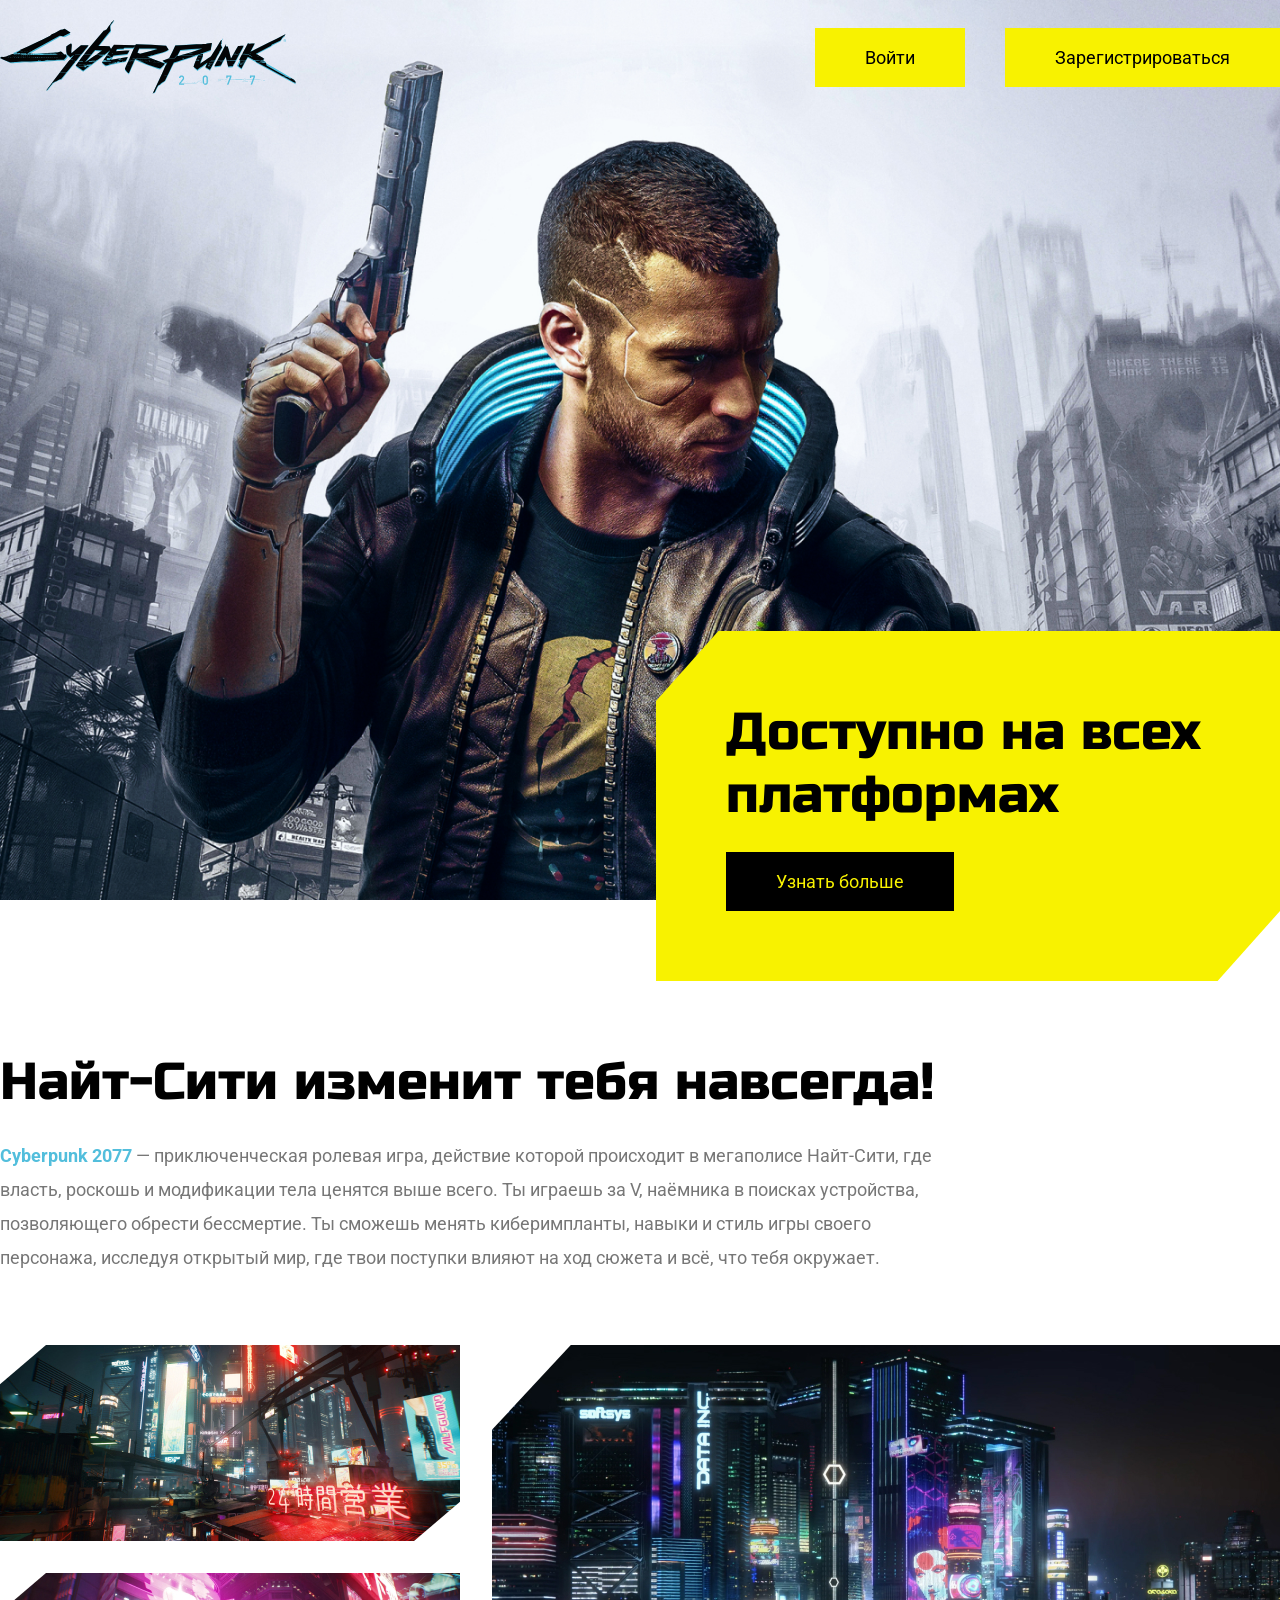
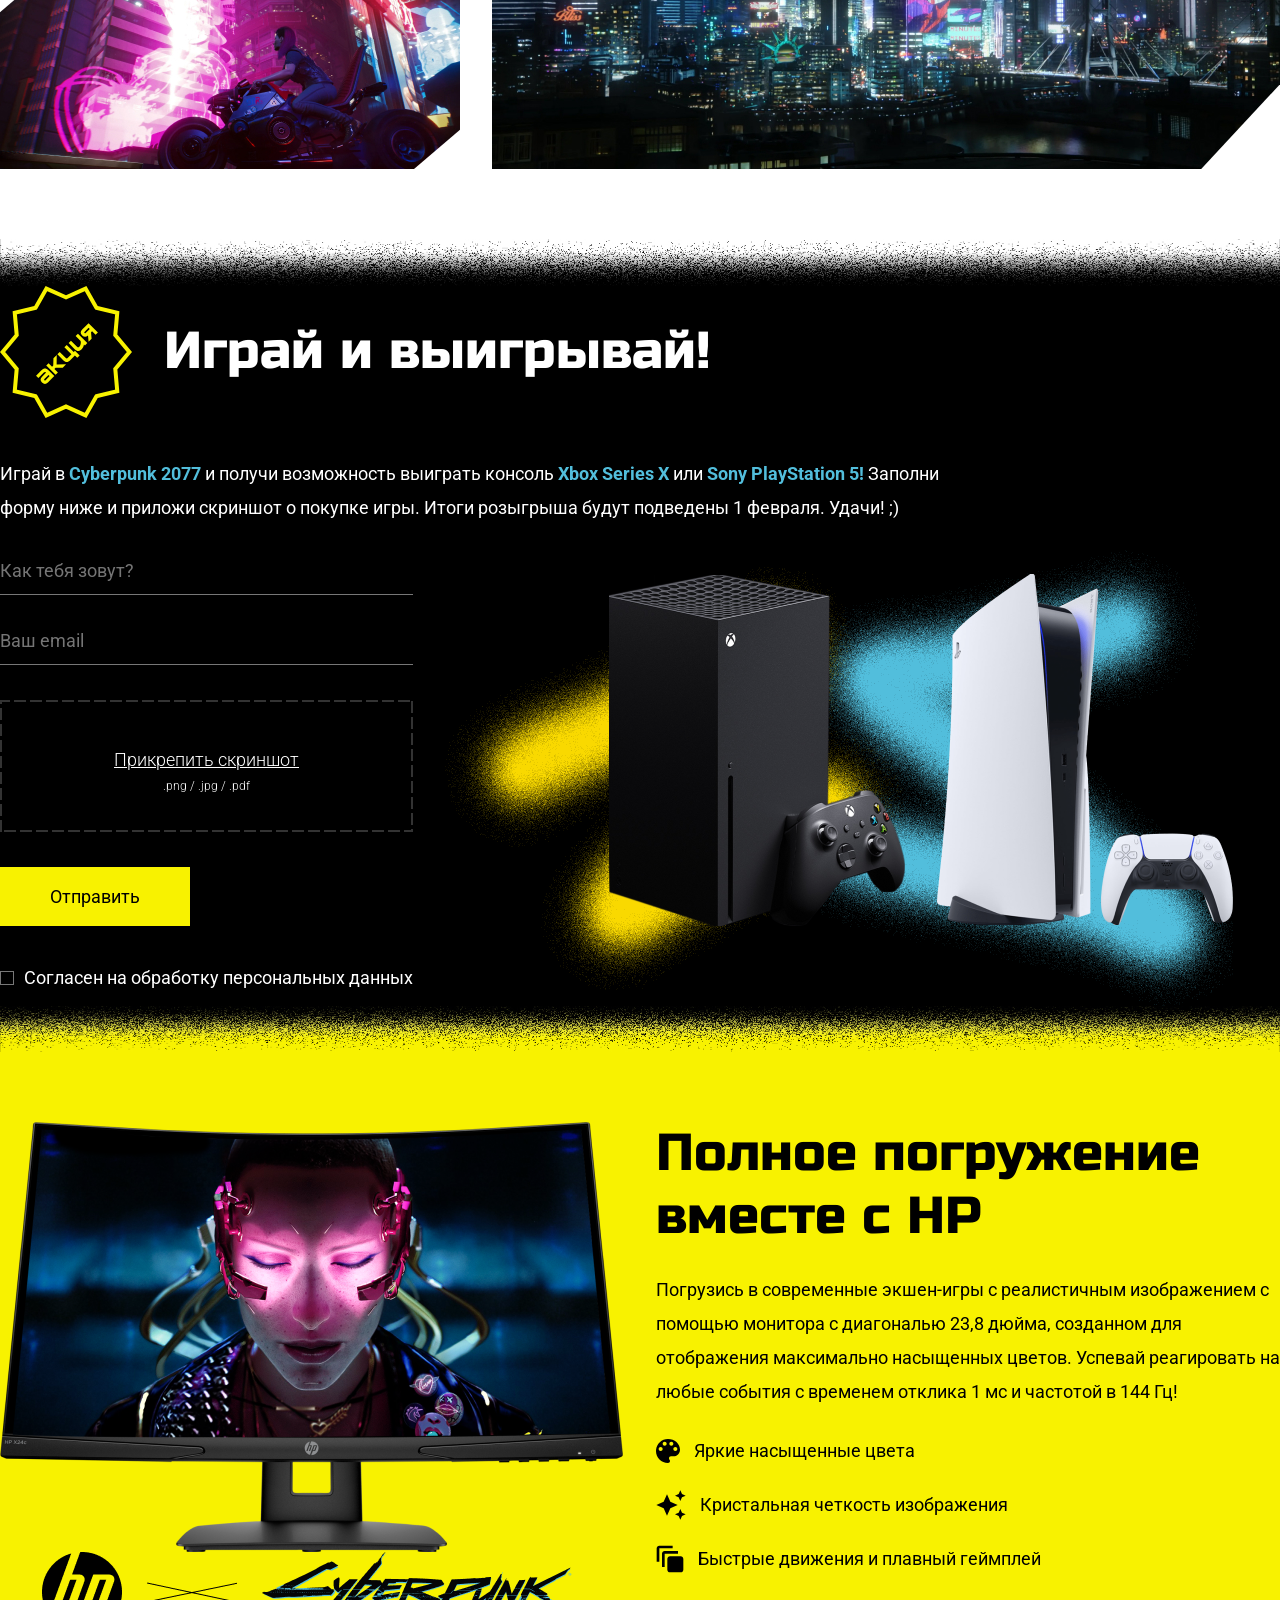
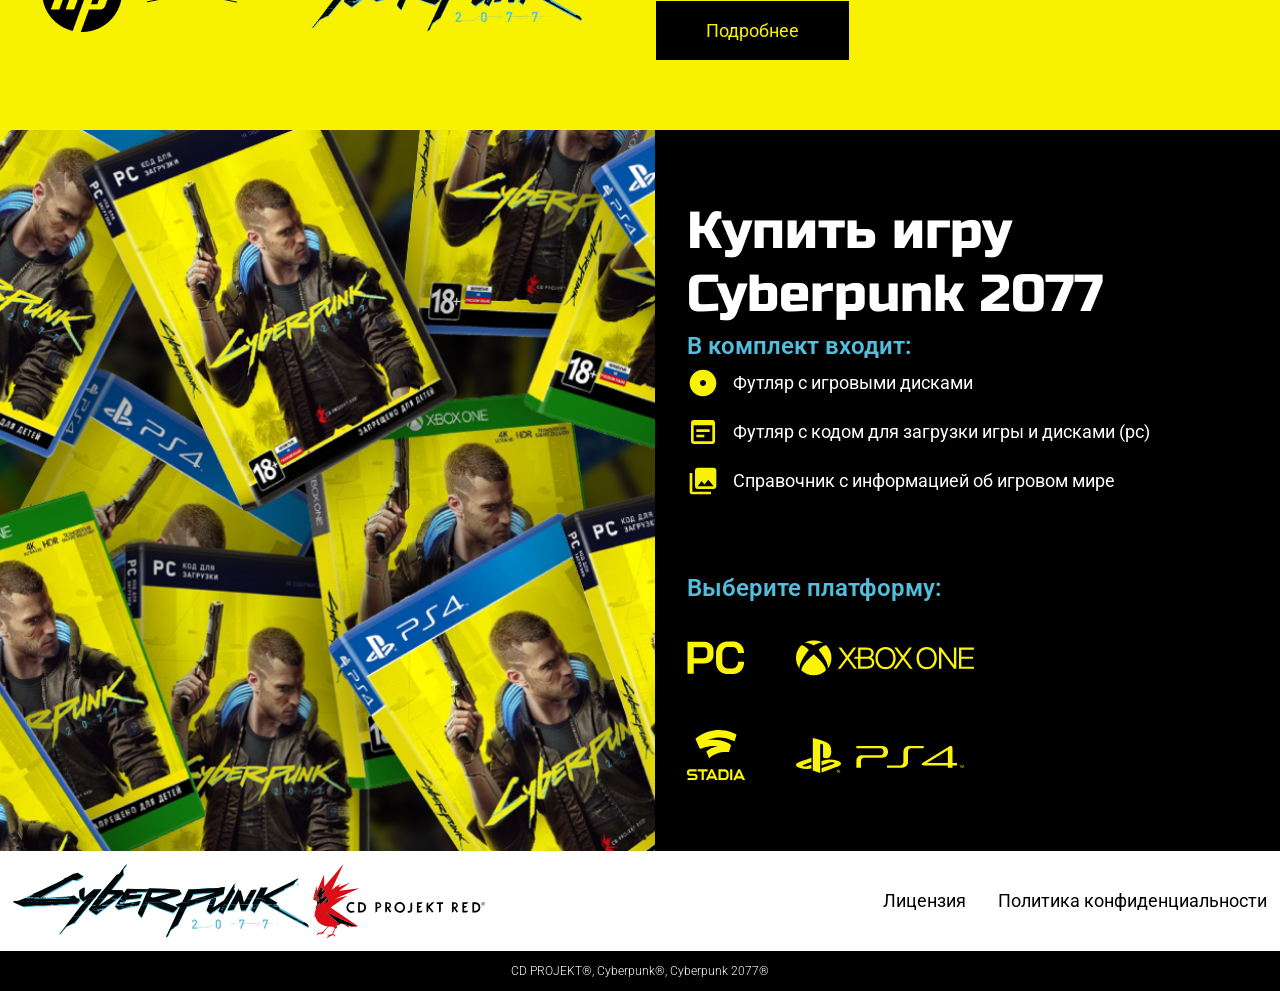
==== commit 0483840b: "add auth" ====
--- a/index.html
+++ b/index.html
@@ -9,7 +9,7 @@
   <link rel="stylesheet" href="./css/reset.css"/>
   <link rel="stylesheet" href="./css/ui-kit.css"/>
   <link rel="stylesheet" href="./css/main.css"/>
-  <title>Cyberpunk</title>
+  <title>Главная</title>
 </head>
 <body>
   <div>
@@ -19,22 +19,10 @@
         <nav class="header__nav nav">
           <ul class="nav__list">
             <li>
-              <a href="/"><img src="./img/youtube-logo.svg" alt="youtube-logo"></a>
+              <a href="auth.html" class="ui-button--secondary nav__button-auth">Войти</a>
             </li>
             <li>
-              <a href="/"><img src="./img/vk-logo.svg" alt="vk-logo"></a>
-            </li>
-            <li>
-              <a href="/"><img src="./img/facebook-logo.svg" alt="facebook-logo"></a>
-            </li>
-            <li>
-              <a href="/"><img src="./img/twitter-logo.svg" alt="twitter-logo"></a>
-            </li>
-            <li>
-              <a href="/"><img src="./img/twitch-logo.svg" alt="twitch-logo"></a>
-            </li>
-            <li>
-              <a href="/"><img src="./img/instagram-logo.svg" alt="instagram-logo"></a>
+              <a href="reg.html" class="ui-button--secondary nav__button-reg">Зарегистрироваться</a>
             </li>
           </ul>
         </nav>
